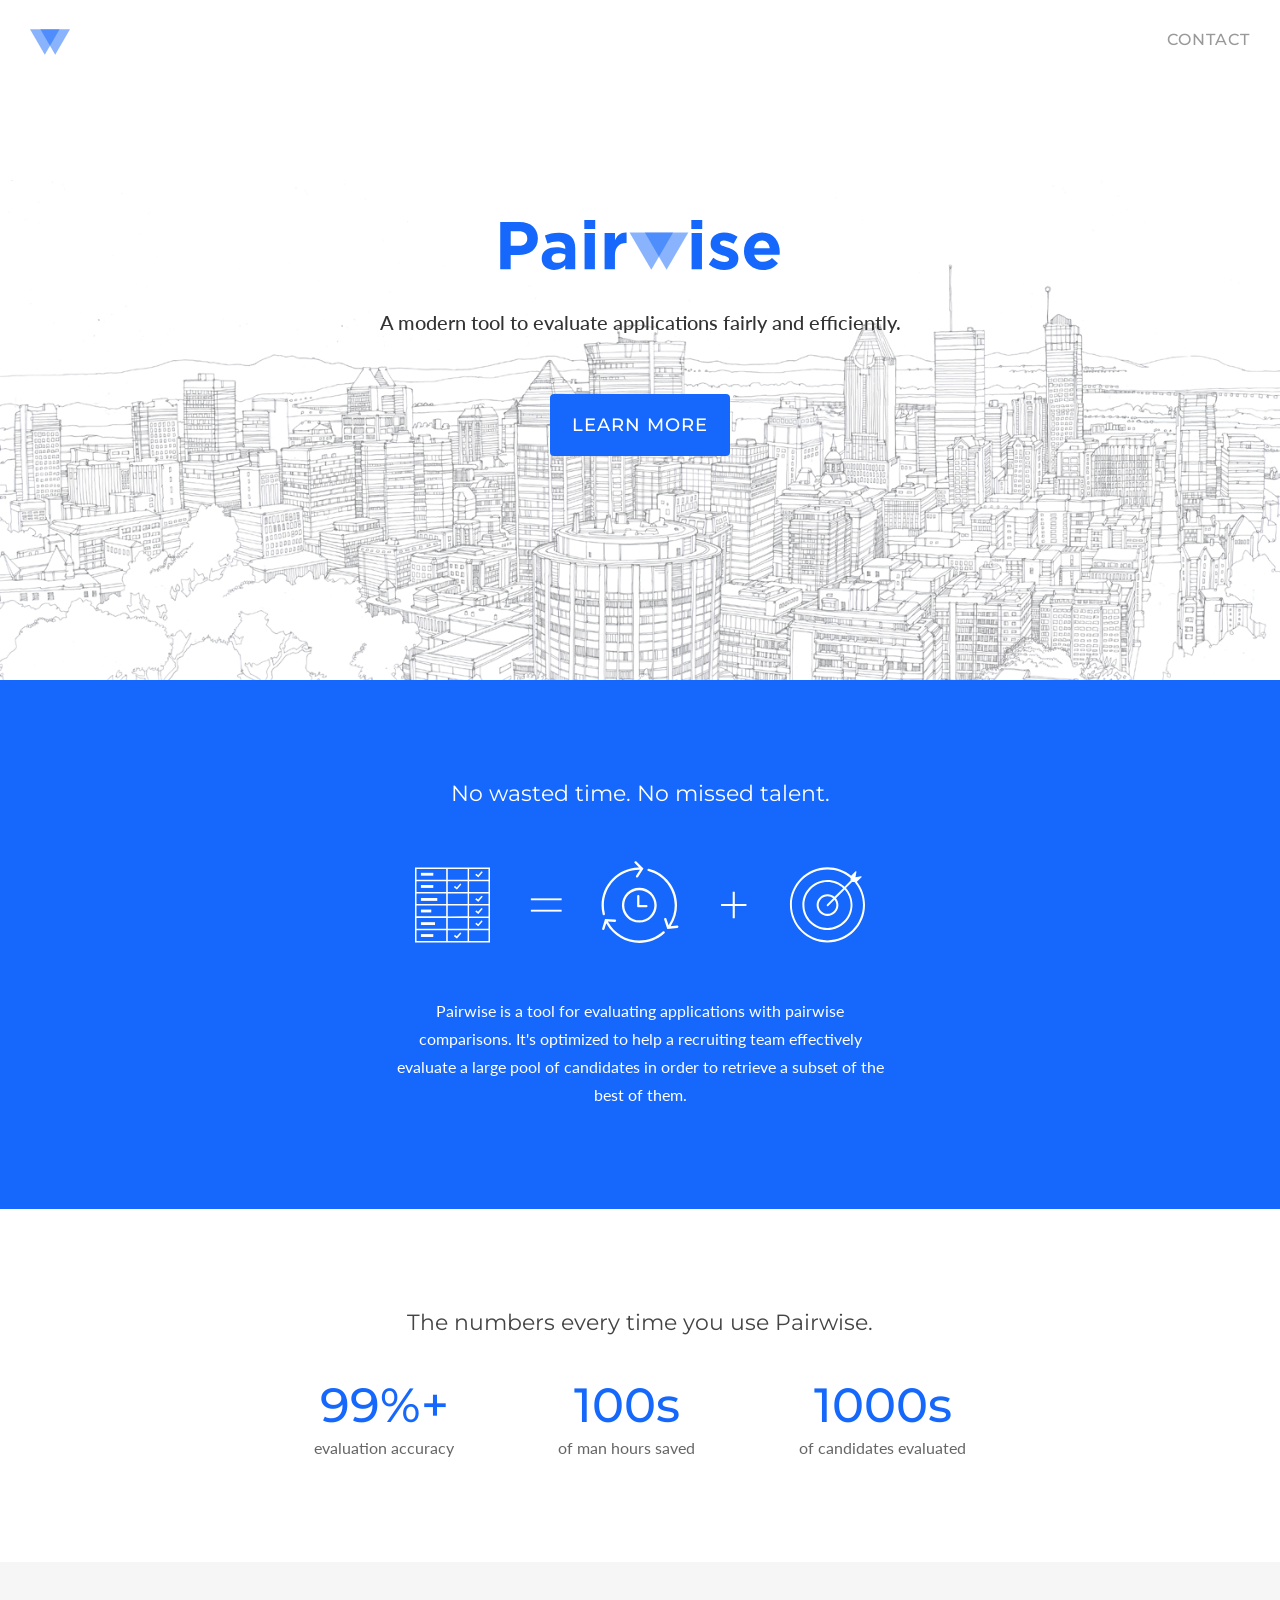
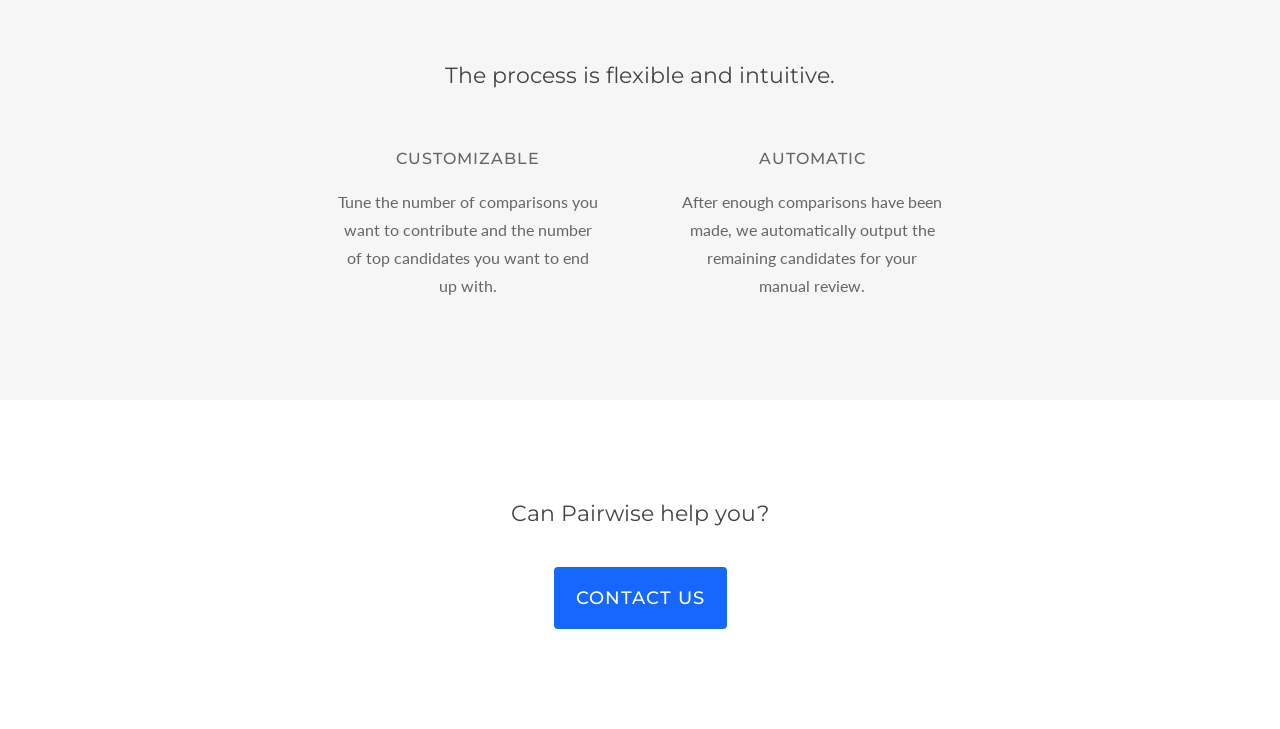
==== home.html @ 24ad9fb6 "php app now lomo" ====
<html>
<head>
  <link href="https://fonts.googleapis.com/css?family=Montserrat:400,500,600,700" rel="stylesheet">
  <link href="https://fonts.googleapis.com/css?family=Lato:400,500,600,700" rel="stylesheet">
  <link rel="stylesheet" type="text/css" href="style.css">
  <link rel="shortcut icon" href="logo.png">
  <meta name="viewport" content="width=device-width, initial-scale=1, user-scalable=no"/>
  <title>Pairwise</title>
</head>
<body>
  <div class="nav">
    <a class="logo"></a>
    <a class="contact">CONTACT</a>
  </div>
  <div class="hero">
    <div class="spacer-7"></div>
    <img class="pairwise" src="pairwise.svg">
    <div class="spacer-2"></div>
    <h2>A modern tool to evaluate applications fairly and efficiently.</h2>
    <div class="spacer-3"></div>
    <a class="button">LEARN MORE</a>
  </div>
  <div class="container blue">
    <div class="spacer-5"></div>
    <h1>No wasted time. No missed talent.</h1>
    <div class="spacer-1"></div>
    <img class="graphic" src="graphic.svg">
    <div class="spacer-1"></div>
    <p>Pairwise is a tool for evaluating applications with pairwise comparisons. It's optimized to help a recruiting team effectively evaluate a large pool of candidates in order to retrieve a subset of the best of them.</p>
    <div class="spacer-5"></div>
  </div>
  <div class="container">
    <div class="spacer-5"></div>
    <h1>The numbers every time you use Pairwise.</h1>
    <div class="spacer-2"></div>
    <div class="number">
      <h3>99%+</h3>
      <p>evaluation accuracy</p>
    </div>
    <div class="number">
      <h3>100s</h3>
      <p>of man hours saved</p>
    </div>
    <div class="number">
      <h3>1000s</h3>
      <p>of candidates evaluated</p>
    </div>
    <div class="spacer-5"></div>
  </div>
  <div class="container gray">
    <div class="spacer-5"></div>
    <h1>The process is flexible and intuitive.</h1>
    <div class="spacer-3"></div>
    <div class="step">
      <h4>CUSTOMIZABLE</h4>
      <div class="spacer-1"></div>
      <p>Tune the number of comparisons you want to contribute and the number of top candidates you want to end up with.</p>
    </div>
    <div class="step">
      <h4>AUTOMATIC</h4>
      <div class="spacer-1"></div>
      <p>After enough comparisons have been made, we automatically output the remaining candidates for your manual review.</p>
    </div>
    <div class="spacer-5"></div>
  </div>
  <div class="container">
    <div class="spacer-5"></div>
    <h1>Can Pairwise help you?</h1>
    <div class="spacer-2"></div>
    <a class="button">CONTACT US</a>
    <div class="spacer-5"></div>
  </div>
</body>
</html>
---- style.css ----
* {
  vertical-align: top;
  font-style: normal;
  border: 0 none;
  outline: 0;
  padding: 0;
  margin: 0;
  box-sizing: border-box;
  background: transparent;
  -webkit-transition: 0.25s;
  transition: 0.25s;
}

body {
  margin: auto;
}

h1 {
  font-family: 'Montserrat', sans-serif;
  font-weight: 400;
  font-size: 22px;
  color: #444;
}

h2 {
  font-family: 'Lato', sans-serif;
  text-align: center;
  font-weight: 500;
  font-size: 20px;
  color: #333;
}

h3 {
  font-family: 'Montserrat', sans-serif;
  font-weight: 500;
  font-size: 48px;
  color: #1568fb;
}

h4 {
  font-family: 'Montserrat', sans-serif;
  font-size: 16px;
  letter-spacing: 1px;
  font-weight: 500;
  color: #666;
}

p {
  font-family: 'Lato', sans-serif;
  margin: auto;
  max-width: 500px;
  font-weight: 400;
  font-size: 16px;
  line-height: 28px;
  color: #666;
}

a:hover {
  cursor: pointer;
}

::-moz-selection {
  background: #1568fb;
  color: #fff;
}

::selection {
  background: #1568fb;
  color: #fff;
}

.nav {
  width: 100%;
  height: 80px;
}

.logo {
  display: inline-block;
  width: 100px;
  height: 80px;
  background: url('logo.svg') no-repeat center;
  background-size: 40px;
}

.contact {
  display: inline-block;
  float: right;
  padding: 30px;
  font-family: 'Montserrat', sans-serif;
  font-size: 16px;
  letter-spacing: 1px;
  font-weight: 500;
  color: #999;
}

.contact:hover {
  color: #1568fb;
}

.hero {
  width: 100%;
  height: 600px;
  background: url('hero.png') no-repeat 0 100px;
  background-size: cover;
  text-align: center;
}

.pairwise {
  width: 280px;
}

.button {
  display: inline-block;
  padding: 20px 22px;
  background: #1568fb;
  text-align: center;
  font-family: 'Montserrat', sans-serif;
  color: #fff;
  font-weight: 500;
  font-size: 18px;
  letter-spacing: 1px;
  border-radius: 4px;
}

.button:hover {
  cursor: pointer;
  background: #0347c0;
}

.container {
  text-align: center;
  width: 100%;
}

.gray {
  background: #f6f6f6;
}

.blue {
  background: #1568fb;
}

.blue h1, .blue p {
  color: #fff;
}

.graphic {
  max-width: 450px;
}

.number {
  display: inline-block;
  padding: 0 50px;
}

.step {
  display: inline-block;
  max-width: 340px;
  padding: 0 40px;
}

.spacer-1, .spacer-2, .spacer-3, .spacer-4, .spacer-5, .spacer-6, .spacer-7, .spacer-8 {
  clear: both;
}

.spacer-1 {
  height: 20px;
}

.spacer-2 {
  height: 40px;
}

.spacer-3 {
  height: 60px;
}

.spacer-4 {
  height: 80px;
}

.spacer-5 {
  height: 100px;
}

.spacer-6 {
  height: 120px;
}

.spacer-7 {
  height: 140px;
}

.spacer-8 {
  height: 160px;
}
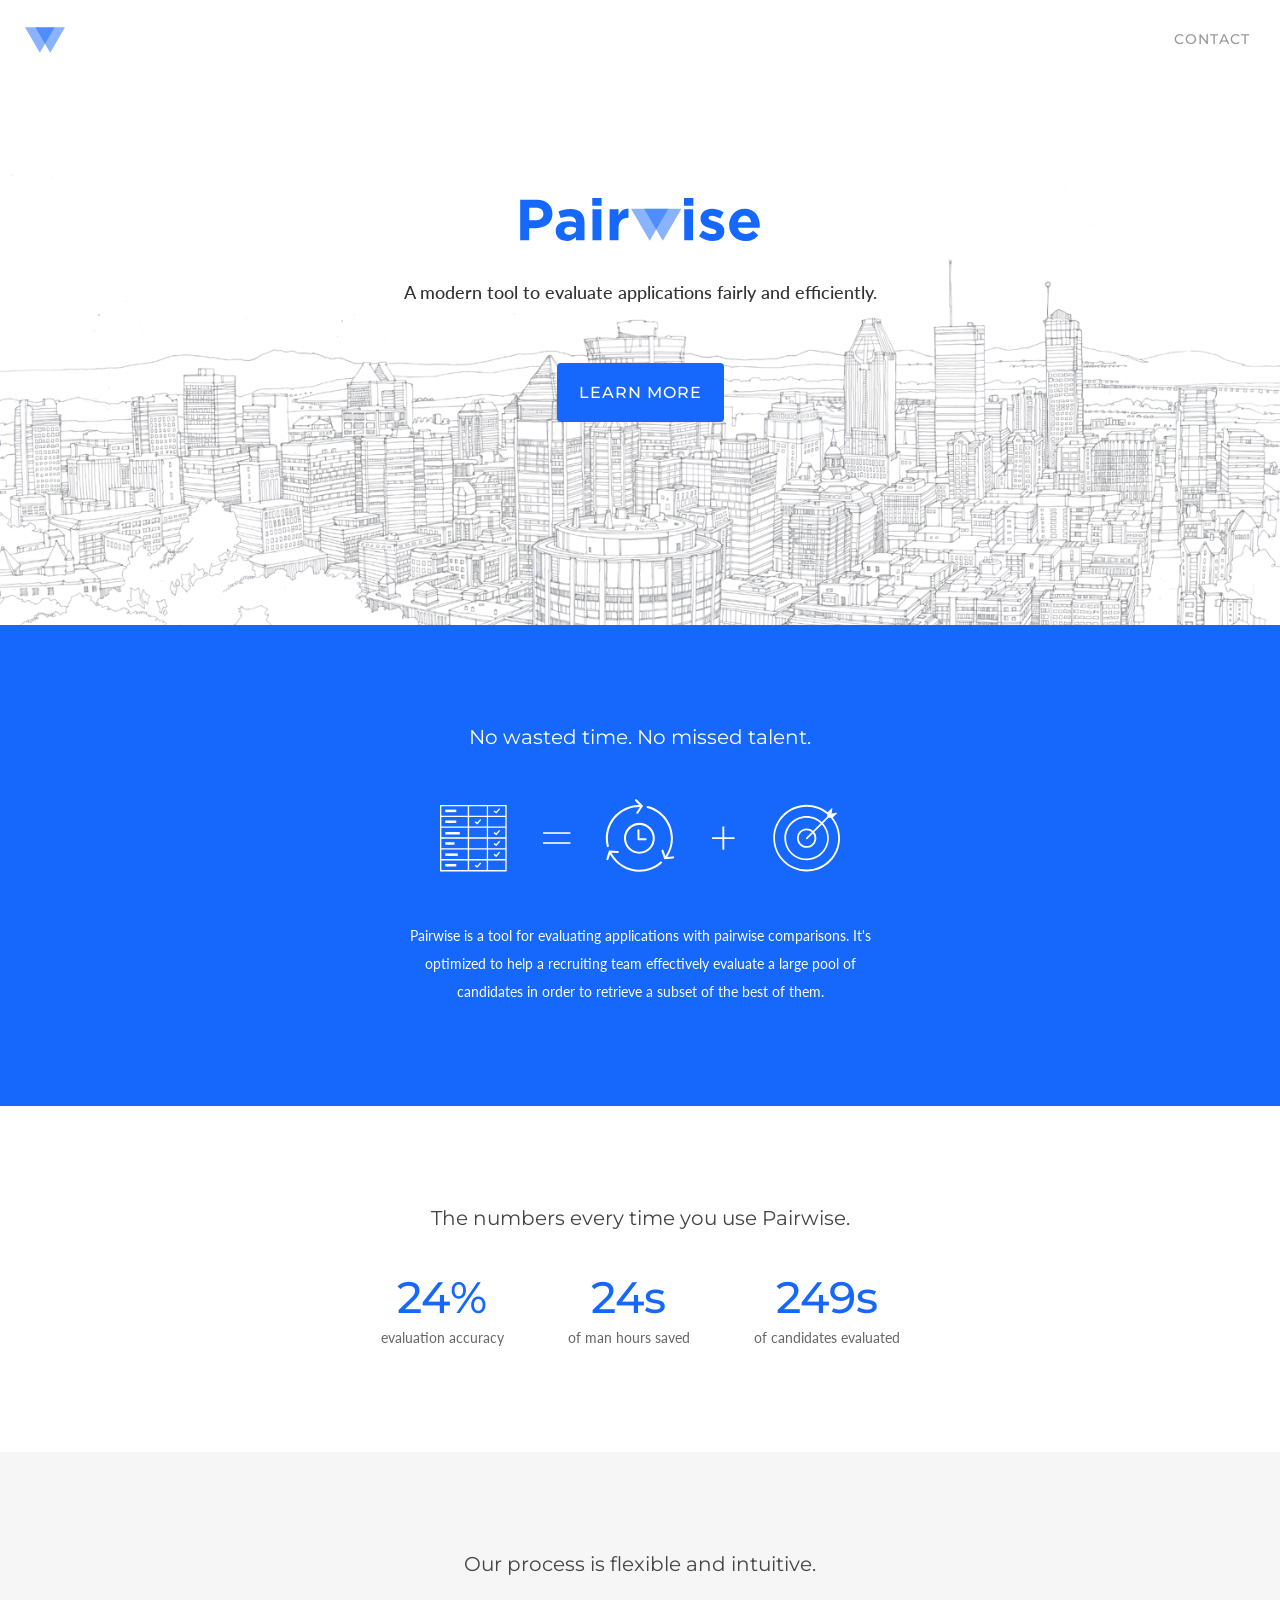
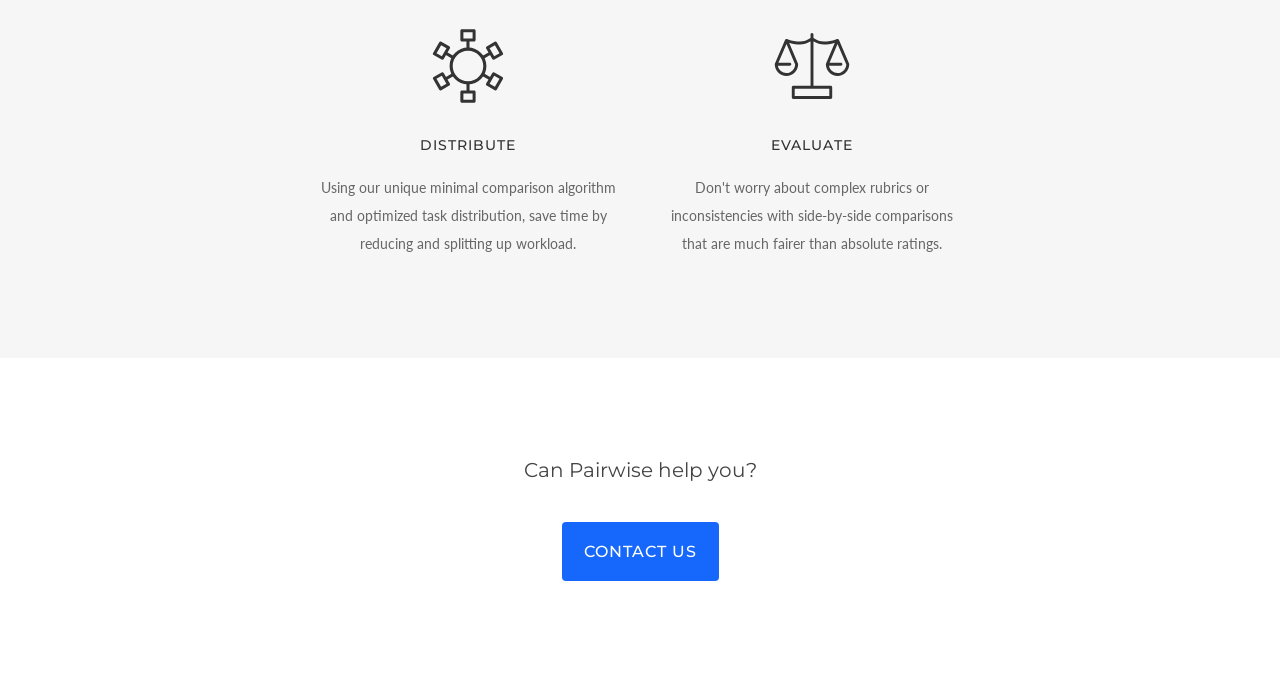
==== commit ffa666f6: "animations and cleaning" ====
--- a/home.html
+++ b/home.html
@@ -1,65 +1,76 @@
 <html>
 <head>
+  <title>Pairwise</title>
   <link href="https://fonts.googleapis.com/css?family=Montserrat:400,500,600,700" rel="stylesheet">
   <link href="https://fonts.googleapis.com/css?family=Lato:400,500,600,700" rel="stylesheet">
   <link rel="stylesheet" type="text/css" href="style.css">
   <link rel="shortcut icon" href="logo.png">
   <meta name="viewport" content="width=device-width, initial-scale=1, user-scalable=no"/>
-  <title>Pairwise</title>
+  <script src="https://ajax.googleapis.com/ajax/libs/jquery/1.11.1/jquery.min.js"></script>
+  <script src="jquery.inview.min.js"></script>
+  <script src="jquery.animateNumber.min.js"></script>
 </head>
 <body>
-  <div class="nav">
+  <div class="nav above-hero">
     <a class="logo"></a>
     <a class="contact">CONTACT</a>
   </div>
   <div class="hero">
-    <div class="spacer-7"></div>
-    <img class="pairwise" src="pairwise.svg">
-    <div class="spacer-2"></div>
-    <h2>A modern tool to evaluate applications fairly and efficiently.</h2>
-    <div class="spacer-3"></div>
-    <a class="button">LEARN MORE</a>
+    <div class="at-hero">
+      <div class="spacer-6"></div>
+      <img class="pairwise" src="pairwise.svg">
+      <div class="spacer-2"></div>
+      <h2>A modern tool to evaluate applications fairly and efficiently.</h2>
+      <div class="spacer-3"></div>
+      <a class="button" onclick="$('html, body').animate({scrollTop: $('.below-hero').offset().top}, 500, 'swing');">LEARN MORE</a>
+    </div>
   </div>
   <div class="container blue">
-    <div class="spacer-5"></div>
-    <h1>No wasted time. No missed talent.</h1>
-    <div class="spacer-1"></div>
-    <img class="graphic" src="graphic.svg">
-    <div class="spacer-1"></div>
-    <p>Pairwise is a tool for evaluating applications with pairwise comparisons. It's optimized to help a recruiting team effectively evaluate a large pool of candidates in order to retrieve a subset of the best of them.</p>
-    <div class="spacer-5"></div>
+    <div class="below-hero">
+      <div class="spacer-5"></div>
+      <h1>No wasted time. No missed talent.</h1>
+      <div class="spacer-1"></div>
+      <img class="graphic" src="graphic.svg">
+      <div class="spacer-1"></div>
+      <p>Pairwise is a tool for evaluating applications with pairwise comparisons. It's optimized to help a recruiting team effectively evaluate a large pool of candidates in order to retrieve a subset of the best of them.</p>
+      <div class="spacer-5"></div>
+    </div>
   </div>
-  <div class="container">
+  <div class="container numbers">
     <div class="spacer-5"></div>
     <h1>The numbers every time you use Pairwise.</h1>
     <div class="spacer-2"></div>
     <div class="number">
-      <h3>99%+</h3>
+      <h3><span class="accuracy">99</span>%</h3>
       <p>evaluation accuracy</p>
     </div>
     <div class="number">
-      <h3>100s</h3>
+      <h3><span class="hours">100</span>s</h3>
       <p>of man hours saved</p>
     </div>
     <div class="number">
-      <h3>1000s</h3>
+      <h3><span class="candidates">1000</span>s</h3>
       <p>of candidates evaluated</p>
     </div>
     <div class="spacer-5"></div>
   </div>
   <div class="container gray">
     <div class="spacer-5"></div>
-    <h1>The process is flexible and intuitive.</h1>
-    <div class="spacer-3"></div>
+    <h1>Our process is flexible and intuitive.</h1>
+    <div class="spacer-2"></div>
     <div class="step">
-      <h4>CUSTOMIZABLE</h4>
+      <img class="step-graphic" src="distribute.svg">
       <div class="spacer-1"></div>
-      <p>Tune the number of comparisons you want to contribute and the number of top candidates you want to end up with.</p>
+      <h4>DISTRIBUTE</h4>
+      <div class="spacer-1"></div>
+      <p>Using our unique minimal comparison algorithm and optimized task distribution, save time by reducing and splitting up workload.</p>
     </div>
     <div class="step">
-      <h4>AUTOMATIC</h4>
+      <img class="step-graphic" src="evaluate.svg">
       <div class="spacer-1"></div>
-      <p>After enough comparisons have been made, we automatically output the remaining candidates for your manual review.</p>
+      <h4>EVALUATE</h4>
+      <div class="spacer-1"></div>
+      <p>Don't worry about complex rubrics or inconsistencies with side-by-side comparisons that are much fairer than absolute ratings.</p>
     </div>
     <div class="spacer-5"></div>
   </div>
@@ -70,5 +81,13 @@
     <a class="button">CONTACT US</a>
     <div class="spacer-5"></div>
   </div>
+  <script>
+    $('.numbers').on('inview', function(event, isInView) {
+      $('.accuracy').animateNumber({ number: 99 }, 1000);
+      $('.hours').animateNumber({ number: 100 }, 1000);
+      $('.candidates').animateNumber({ number: 1000 }, 1000);
+      $('.numbers').off('inview');
+    });
+  </script>
 </body>
 </html>
--- a/style.css
+++ b/style.css
@@ -18,7 +18,7 @@
 h1 {
   font-family: 'Montserrat', sans-serif;
   font-weight: 400;
-  font-size: 22px;
+  font-size: 20px;
   color: #444;
 }
 
@@ -26,23 +26,23 @@
   font-family: 'Lato', sans-serif;
   text-align: center;
   font-weight: 500;
-  font-size: 20px;
+  font-size: 18px;
   color: #333;
 }
 
 h3 {
   font-family: 'Montserrat', sans-serif;
   font-weight: 500;
-  font-size: 48px;
+  font-size: 44px;
   color: #1568fb;
 }
 
 h4 {
   font-family: 'Montserrat', sans-serif;
-  font-size: 16px;
+  font-size: 14px;
   letter-spacing: 1px;
   font-weight: 500;
-  color: #666;
+  color: #333;
 }
 
 p {
@@ -50,7 +50,7 @@
   margin: auto;
   max-width: 500px;
   font-weight: 400;
-  font-size: 16px;
+  font-size: 14px;
   line-height: 28px;
   color: #666;
 }
@@ -71,13 +71,13 @@
 
 .nav {
   width: 100%;
-  height: 80px;
+  height: 75px;
 }
 
 .logo {
   display: inline-block;
-  width: 100px;
-  height: 80px;
+  width: 90px;
+  height: 75px;
   background: url('logo.svg') no-repeat center;
   background-size: 40px;
 }
@@ -87,7 +87,7 @@
   float: right;
   padding: 30px;
   font-family: 'Montserrat', sans-serif;
-  font-size: 16px;
+  font-size: 14px;
   letter-spacing: 1px;
   font-weight: 500;
   color: #999;
@@ -99,14 +99,14 @@
 
 .hero {
   width: 100%;
-  height: 600px;
+  height: 550px;
   background: url('hero.png') no-repeat 0 100px;
   background-size: cover;
   text-align: center;
 }
 
 .pairwise {
-  width: 280px;
+  width: 240px;
 }
 
 .button {
@@ -117,7 +117,7 @@
   font-family: 'Montserrat', sans-serif;
   color: #fff;
   font-weight: 500;
-  font-size: 18px;
+  font-size: 16px;
   letter-spacing: 1px;
   border-radius: 4px;
 }
@@ -145,18 +145,22 @@
 }
 
 .graphic {
-  max-width: 450px;
+  max-width: 400px;
 }
 
 .number {
   display: inline-block;
-  padding: 0 50px;
+  padding: 0 30px;
 }
 
 .step {
   display: inline-block;
   max-width: 340px;
-  padding: 0 40px;
+  padding: 0 20px;
+}
+
+.step-graphic {
+  width: 100px;
 }
 
 .spacer-1, .spacer-2, .spacer-3, .spacer-4, .spacer-5, .spacer-6, .spacer-7, .spacer-8 {
@@ -193,4 +197,88 @@
 
 .spacer-8 {
   height: 160px;
+}
+
+.at-hero {
+  position: relative;
+  -webkit-animation: fa 1s;
+  -moz-animation:    fa 1s;
+  -o-animation:      fa 1s;
+  animation:         fa 1s;
+}
+
+@-webkit-keyframes fa {
+  0%   { opacity: 0; top: 50px;}
+  100% { opacity: 1; top: 0;}
+}
+
+@-moz-keyframes fa {
+  0%   { opacity: 0; top: 50px;}
+  100% { opacity: 1; top: 0;}
+}
+
+@-o-keyframes fa {
+  0%   { opacity: 0; top: 50px;}
+  100% { opacity: 1; top: 0;}
+}
+
+@keyframes fa {
+  0%   { opacity: 0; top: 50px;}
+  100% { opacity: 1; top: 0;}
+}
+
+.below-hero {
+  position: relative;
+  -webkit-animation: fb 1.5s;
+  -moz-animation:    fb 1.5s;
+  -o-animation:      fb 1.5s;
+  animation:         fb 1.5s;
+}
+
+@-webkit-keyframes fb {
+  0%   { opacity: 0; top: 50px;}
+  100% { opacity: 1; top: 0;}
+}
+
+@-moz-keyframes fb {
+  0%   { opacity: 0; top: 50px;}
+  100% { opacity: 1; top: 0;}
+}
+
+@-o-keyframes fb {
+  0%   { opacity: 0; top: 50px;}
+  100% { opacity: 1; top: 0;}
+}
+
+@keyframes fb {
+  0%   { opacity: 0; top: 50px;}
+  100% { opacity: 1; top: 0;}
+}
+
+.above-hero {
+  position: relative;
+  -webkit-animation: fc 0.5s;
+  -moz-animation:    fc 0.5s;
+  -o-animation:      fc 0.5s;
+  animation:         fc 0.5s;
+}
+
+@-webkit-keyframes fc {
+  0%   { opacity: 0; top: -50px;}
+  100% { opacity: 1; top: 0;}
+}
+
+@-moz-keyframes fc {
+  0%   { opacity: 0; top: -50px;}
+  100% { opacity: 1; top: 0;}
+}
+
+@-o-keyframes fc {
+  0%   { opacity: 0; top: -50px;}
+  100% { opacity: 1; top: 0;}
+}
+
+@keyframes fc {
+  0%   { opacity: 0; top: -50px;}
+  100% { opacity: 1; top: 0;}
 }
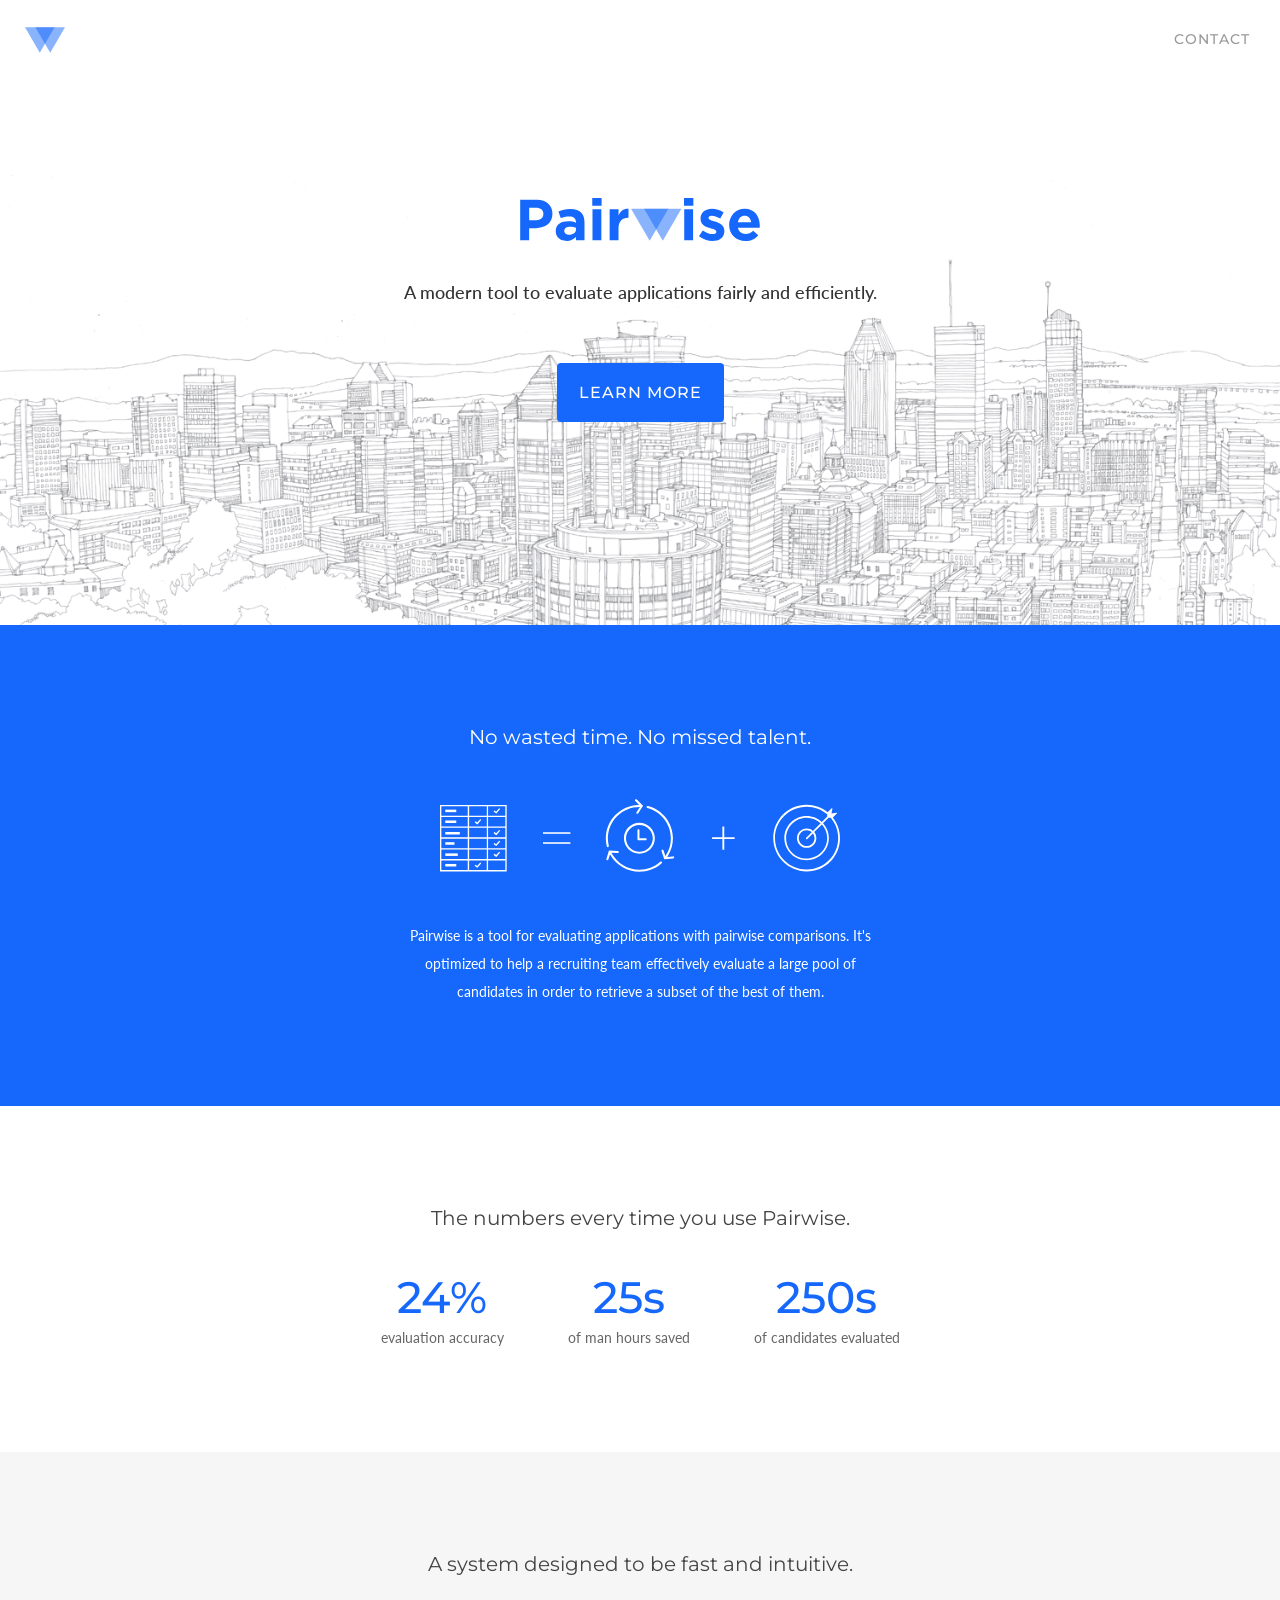
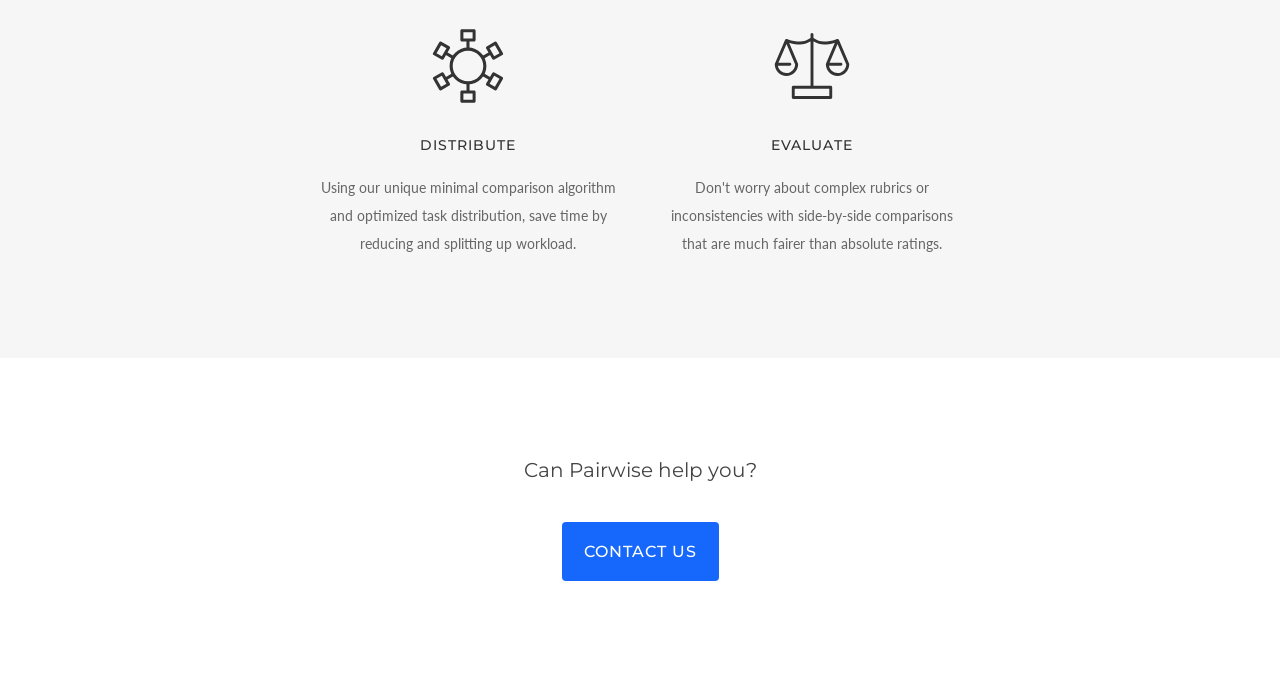
==== commit 6580a891: "fix stuff" ====
--- a/home.html
+++ b/home.html
@@ -12,8 +12,8 @@
 </head>
 <body>
   <div class="nav above-hero">
-    <a class="logo"></a>
-    <a class="contact">CONTACT</a>
+    <a class="logo" href=".."></a>
+    <a class="contact" href="mailto:team@onpairwise.com">CONTACT</a>
   </div>
   <div class="hero">
     <div class="at-hero">
@@ -24,6 +24,7 @@
       <div class="spacer-3"></div>
       <a class="button" onclick="$('html, body').animate({scrollTop: $('.below-hero').offset().top}, 500, 'swing');">LEARN MORE</a>
     </div>
+    <img class="hero-graphic" src="hero.png">
   </div>
   <div class="container blue">
     <div class="below-hero">
@@ -56,7 +57,7 @@
   </div>
   <div class="container gray">
     <div class="spacer-5"></div>
-    <h1>Our process is flexible and intuitive.</h1>
+    <h1>A system designed to be fast and intuitive.</h1>
     <div class="spacer-2"></div>
     <div class="step">
       <img class="step-graphic" src="distribute.svg">
@@ -78,14 +79,14 @@
     <div class="spacer-5"></div>
     <h1>Can Pairwise help you?</h1>
     <div class="spacer-2"></div>
-    <a class="button">CONTACT US</a>
+    <a class="button" href="mailto:team@onpairwise.com">CONTACT US</a>
     <div class="spacer-5"></div>
   </div>
   <script>
     $('.numbers').on('inview', function(event, isInView) {
-      $('.accuracy').animateNumber({ number: 99 }, 1000);
-      $('.hours').animateNumber({ number: 100 }, 1000);
-      $('.candidates').animateNumber({ number: 1000 }, 1000);
+      $('.accuracy').animateNumber({number: 99}, 1000);
+      $('.hours').animateNumber({number: 100}, 1000);
+      $('.candidates').animateNumber({number: 1000}, 1000);
       $('.numbers').off('inview');
     });
   </script>
--- a/style.css
+++ b/style.css
@@ -55,8 +55,13 @@
   color: #666;
 }
 
+a {
+  text-decoration: none;
+}
+
 a:hover {
   cursor: pointer;
+  text-decoration: none;
 }
 
 ::-moz-selection {
@@ -100,9 +105,15 @@
 .hero {
   width: 100%;
   height: 550px;
-  background: url('hero.png') no-repeat 0 100px;
-  background-size: cover;
-  text-align: center;
+  text-align: center;
+}
+
+.hero-graphic {
+  position: absolute;
+  top: 175px;
+  left: 0;
+  width: 100%;
+  z-index: -1;
 }
 
 .pairwise {
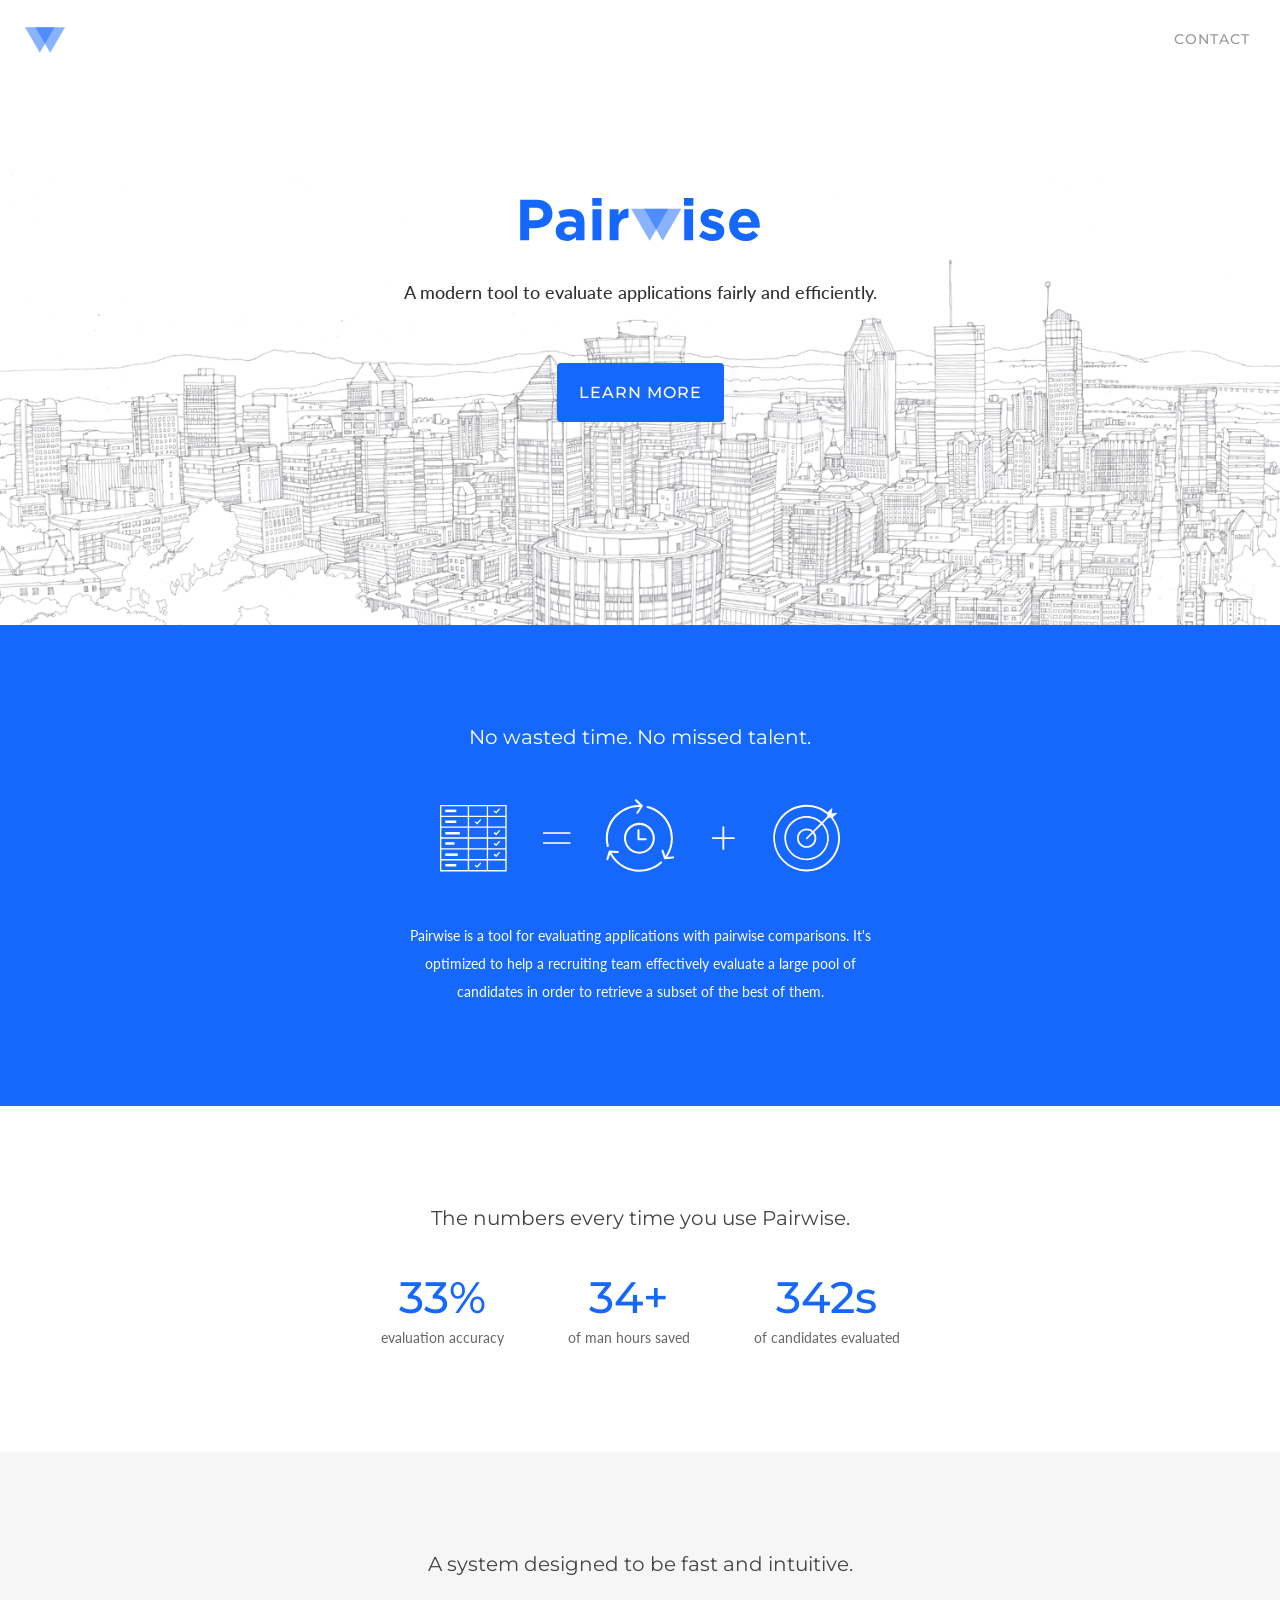
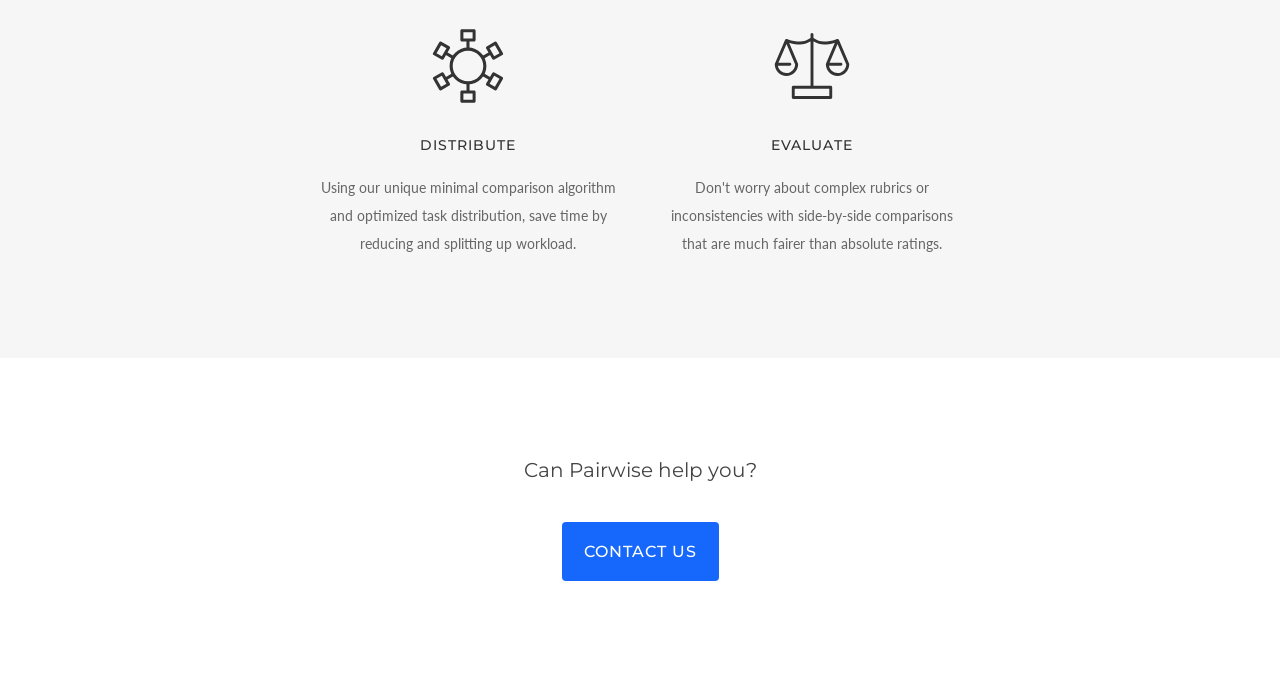
==== commit 8d614c10: "+" ====
--- a/home.html
+++ b/home.html
@@ -46,7 +46,7 @@
       <p>evaluation accuracy</p>
     </div>
     <div class="number">
-      <h3><span class="hours">100</span>s</h3>
+      <h3><span class="hours">100</span>+</h3>
       <p>of man hours saved</p>
     </div>
     <div class="number">
